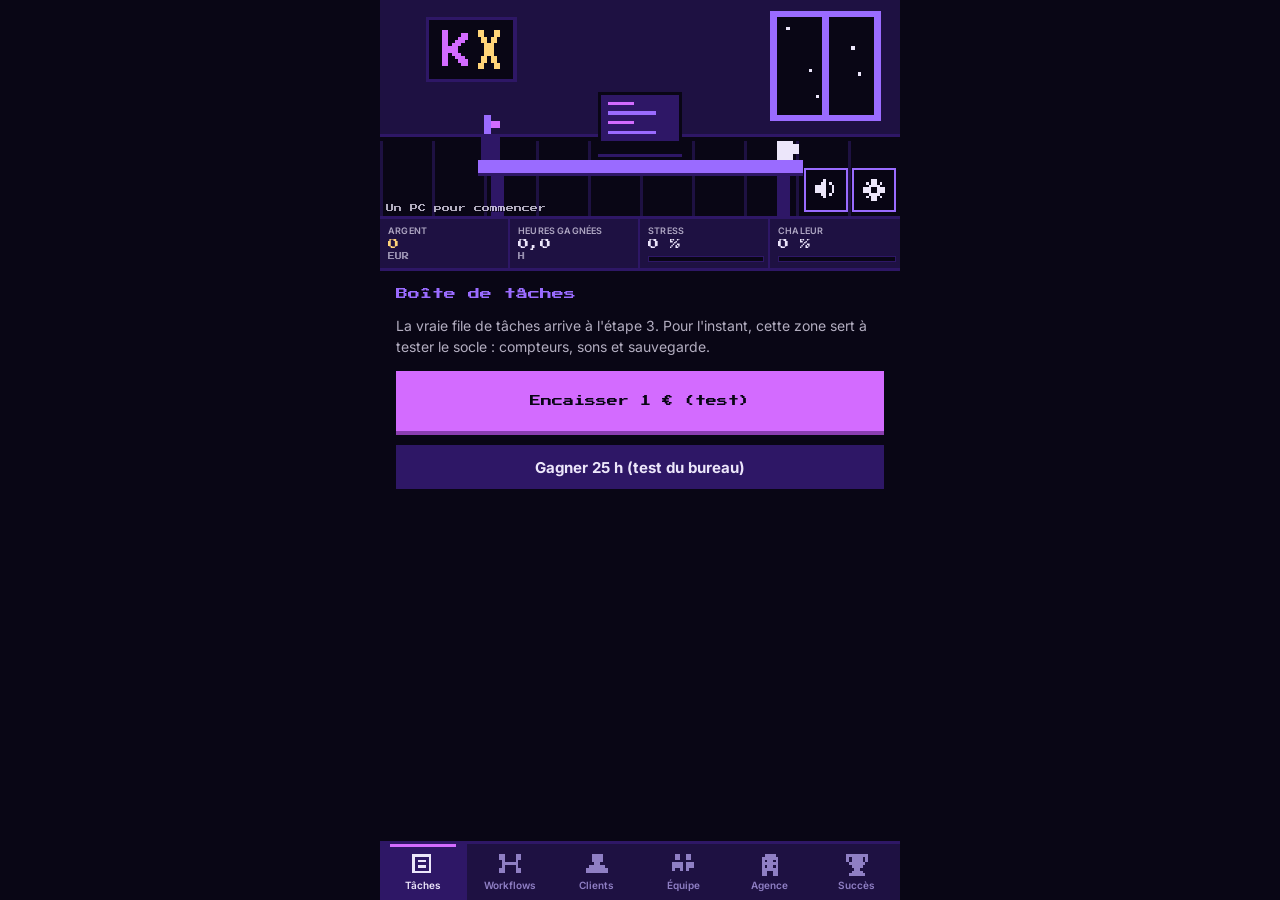
==== index.html @ f41289bf "Etape 2 : socle (PWA, config, etat/sauvegarde, boucle, bureau pixel, onglets, sons) et portraits dez" ====
<!doctype html>
<html lang="fr">
<head>
<meta charset="utf-8">
<meta name="viewport" content="width=device-width,initial-scale=1,viewport-fit=cover,user-scalable=no">
<meta name="theme-color" content="#090615">
<meta name="mobile-web-app-capable" content="yes">
<meta name="apple-mobile-web-app-capable" content="yes">
<meta name="apple-mobile-web-app-status-bar-style" content="black-translucent">
<title>K'X Clicker</title>
<link rel="manifest" href="manifest.webmanifest">
<link rel="icon" href="assets/icons/icon-192.png">
<link rel="apple-touch-icon" href="assets/icons/icon-192.png">
<link rel="preload" href="assets/fonts/press-start-2p.woff2" as="font" type="font/woff2" crossorigin>
<link rel="stylesheet" href="css/style.css">
</head>
<body>
<div id="app">
  <header id="top">
    <div class="deskwrap">
      <canvas id="desk" aria-label="Bureau K'X"></canvas>
      <div class="deskbtns">
        <button id="btn-sound" class="iconbtn" aria-label="Couper le son"></button>
        <button id="btn-gear" class="iconbtn" aria-label="Réglages"></button>
      </div>
      <div id="desk-label" class="desklabel"></div>
    </div>
    <div class="counters">
      <div class="cnt gold"><span class="lb">Argent</span><span class="val" id="c-money">0</span><span class="unit">EUR</span></div>
      <div class="cnt"><span class="lb">Heures gagnées</span><span class="val" id="c-hours">0</span><span class="unit">H</span></div>
      <div class="cnt gauge" id="stress-cell"><span class="lb">Stress</span><span class="val" id="c-stress">0 %</span><i class="bar"><b id="bar-stress"></b></i></div>
      <div class="cnt gauge" id="heat-cell"><span class="lb">Chaleur</span><span class="val" id="c-heat">0 %</span><i class="bar"><b id="bar-heat"></b></i></div>
    </div>
  </header>
  <main id="main"></main>
  <nav id="tabbar" role="tablist"></nav>
</div>
<noscript>K'X Clicker a besoin de JavaScript.</noscript>
<script type="module" src="js/main.js"></script>
</body>
</html>
---- css/style.css ----
@font-face{font-family:"PS2P";src:url(../assets/fonts/press-start-2p.woff2) format("woff2");font-display:swap}
@font-face{font-family:"Inter";src:url(../assets/fonts/inter.woff2) format("woff2");font-weight:100 900;font-display:swap}

:root{
  --n1:#090615;--n2:#1E1142;--n3:#2E1766;
  --v:#9A6BFF;--m:#D36BFF;--l:#ECE6FA;--or:#FFD479;
  --px:"PS2P",monospace;--tx:"Inter",system-ui,sans-serif;
}
*{box-sizing:border-box;-webkit-tap-highlight-color:transparent}
html,body{margin:0;height:100%;background:var(--n1);color:var(--l);font-family:var(--tx);overflow:hidden;overscroll-behavior:none;touch-action:manipulation;-webkit-user-select:none;user-select:none}
button{font:inherit;color:inherit;cursor:pointer}

#app{max-width:520px;height:100dvh;margin:0 auto;display:flex;flex-direction:column;background:var(--n1);position:relative}

/* ---- entete ---- */
#top{flex:none;padding-top:env(safe-area-inset-top)}
.deskwrap{position:relative;border-bottom:3px solid var(--n3)}
#desk{display:block;width:100%;aspect-ratio:160/72;max-height:24dvh;object-fit:cover;image-rendering:pixelated;background:var(--n2)}
.deskbtns{position:absolute;bottom:4px;right:4px;display:flex;gap:4px}
.iconbtn{width:44px;height:44px;display:grid;place-items:center;background:rgba(9,6,21,.65);border:2px solid var(--v);color:var(--l);padding:0;position:relative}
.iconbtn:active{background:var(--n3)}
.iconbtn.off{color:#7a6ba8}
.iconbtn.off::after{content:"";position:absolute;left:8px;right:8px;top:50%;height:3px;background:var(--m);transform:rotate(-45deg)}
.desklabel{position:absolute;left:6px;bottom:4px;font:8px var(--px);color:var(--l);opacity:.75;text-shadow:1px 1px 0 var(--n1)}

.counters{display:grid;grid-template-columns:repeat(4,1fr);gap:0;background:var(--n2);border-bottom:3px solid var(--n3)}
.cnt{padding:6px 4px 6px 8px;border-right:2px solid var(--n3);min-width:0;display:flex;flex-direction:column;gap:3px}
.cnt:last-child{border-right:0}
.cnt .lb{font-size:9px;font-weight:600;letter-spacing:.02em;text-transform:uppercase;opacity:.7;white-space:nowrap;overflow:hidden;text-overflow:ellipsis}
.cnt .val{font:11px var(--px);white-space:nowrap;overflow:hidden;text-overflow:ellipsis}
.cnt .unit{font:7px var(--px);opacity:.6}
.cnt.gold .val{color:var(--or)}
.bar{display:block;height:6px;background:var(--n1);border:1px solid var(--n3);margin-top:3px}
.bar b{display:block;height:100%;width:0;background:var(--v)}
#stress-cell .bar b{background:var(--m)}
.cnt.hot .bar b{background:#ff5d7a}
.cnt.hot .val{color:#ff5d7a}

/* ---- contenu ---- */
#main{flex:1;min-height:0;overflow-y:auto;overflow-x:hidden;padding:14px 16px 20px}
.panel[hidden]{display:none}
.h{font:12px/1.5 var(--px);color:var(--v);margin:0 0 12px}
h3.h{color:var(--or)}
.muted{opacity:.75;font-size:14px;line-height:1.5;margin:0 0 14px}
.small{font-size:12px}

.btn{display:block;width:100%;min-height:48px;margin:0 0 10px;padding:10px 14px;background:var(--v);color:var(--n1);border:0;border-bottom:4px solid #5b34b8;font:700 15px var(--tx);text-align:center}
.btn:active{transform:translateY(2px);border-bottom-width:2px}
.btn.big{min-height:64px;font:11px var(--px);background:var(--m);border-bottom-color:#8b3fb0;color:var(--n1)}
.btn.ghost{background:var(--n3);color:var(--l);border-bottom-color:var(--n1)}
.btn.danger{background:#ff5d7a;border-bottom-color:#a3283f;color:var(--n1)}

/* ---- cadres photo ---- */
.frame{display:block;flex:none;width:72px;height:72px;padding:3px;background:var(--n3);border:3px solid var(--v);box-shadow:0 0 0 2px var(--n1)}
.frame img{display:block;width:100%;height:100%;object-fit:cover}
.card.on .frame,.frame.active{box-shadow:0 0 0 2px var(--or),0 0 10px rgba(255,212,121,.6)}
.card{display:flex;gap:12px;align-items:flex-start;width:100%;text-align:left;background:var(--n2);border:2px solid var(--n3);padding:12px;margin-bottom:10px;min-height:44px}
.person .pt{display:flex;flex-direction:column;gap:3px;min-width:0}
.person .nm{font:10px/1.4 var(--px);color:var(--l)}
.person.on .nm{color:var(--or)}
.person .rl{font-size:12px;font-weight:600;color:var(--m)}
.person .ds{font-size:13px;line-height:1.4;opacity:.85}
.person .st{font-size:11px;font-weight:600;opacity:.6;margin-top:2px;text-transform:uppercase;letter-spacing:.04em}

/* ---- barre d'onglets ---- */
#tabbar{flex:none;display:grid;grid-template-columns:repeat(6,1fr);background:var(--n2);border-top:3px solid var(--n3);padding-bottom:env(safe-area-inset-bottom)}
.tab{min-height:56px;min-width:44px;display:flex;flex-direction:column;align-items:center;justify-content:center;gap:3px;padding:4px 0;background:none;border:0;color:#8f7fc4;font:600 10px var(--tx);position:relative}
.tab.on{color:var(--l);background:var(--n3)}
.tab.on::before{content:"";position:absolute;top:0;left:12%;right:12%;height:3px;background:var(--m)}
.ico{display:block}

/* ---- modales ---- */
.overlay{position:fixed;inset:0;background:rgba(9,6,21,.8);display:grid;place-items:center;padding:16px;z-index:50}
.modal{width:100%;max-width:400px;background:var(--n2);border:3px solid var(--v);padding:16px;box-shadow:0 0 0 3px var(--n1)}
.modal p{font-size:14px;line-height:1.5;margin:0 0 14px}
.modal .row{display:flex;gap:10px}
.modal .row .btn{margin:0}
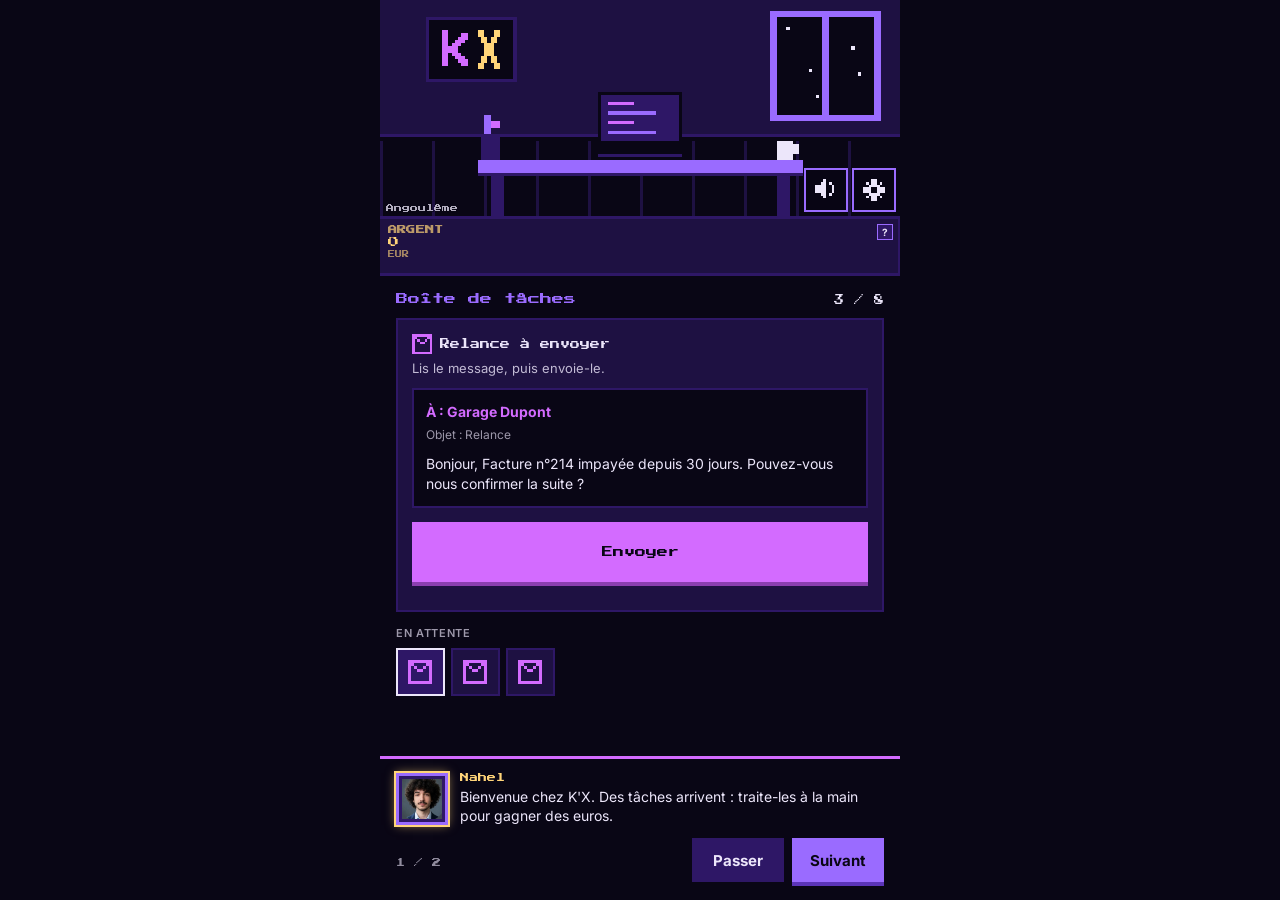
==== commit 2defd516: "Refonte : debut simplifie et contenu progressif, heures gagnees = automatisation uniquement, automat" ====
--- a/index.html
+++ b/index.html
@@ -26,10 +26,10 @@
       <div id="desk-label" class="desklabel"></div>
     </div>
     <div class="counters">
-      <div class="cnt gold"><span class="lb">Argent</span><span class="val" id="c-money">0</span><span class="unit">EUR</span></div>
-      <div class="cnt"><span class="lb">Heures gagnées</span><span class="val" id="c-hours">0</span><span class="unit">H</span></div>
-      <div class="cnt gauge" id="stress-cell"><span class="lb">Stress</span><span class="val" id="c-stress">0 %</span><i class="bar"><b id="bar-stress"></b></i></div>
-      <div class="cnt gauge" id="heat-cell"><span class="lb">Chaleur</span><span class="val" id="c-heat">0 %</span><i class="bar"><b id="bar-heat"></b></i></div>
+      <button class="cnt gold" id="cell-money" data-help="money"><span class="lb">Argent</span><span class="val" id="c-money">0</span><span class="unit">EUR</span><i class="q">?</i></button>
+      <button class="cnt" id="cell-hours" data-help="hours" hidden><span class="lb">Heures</span><span class="val" id="c-hours">0</span><span class="unit">H</span><i class="q">?</i></button>
+      <button class="cnt gauge" id="stress-cell" data-help="stress" hidden><span class="lb">Stress</span><span class="val" id="c-stress">0 %</span><i class="bar"><b id="bar-stress"></b></i><i class="q">?</i></button>
+      <button class="cnt gauge" id="heat-cell" data-help="heat" hidden><span class="lb">Chaleur</span><span class="val" id="c-heat">0 %</span><i class="bar"><b id="bar-heat"></b></i><i class="q">?</i></button>
     </div>
   </header>
   <main id="main"></main>
--- a/css/style.css
+++ b/css/style.css
@@ -23,8 +23,11 @@
 .iconbtn.off::after{content:"";position:absolute;left:8px;right:8px;top:50%;height:3px;background:var(--m);transform:rotate(-45deg)}
 .desklabel{position:absolute;left:6px;bottom:4px;font:8px var(--px);color:var(--l);opacity:.75;text-shadow:1px 1px 0 var(--n1)}
 
-.counters{display:grid;grid-template-columns:repeat(4,1fr);gap:0;background:var(--n2);border-bottom:3px solid var(--n3)}
-.cnt{padding:6px 4px 6px 8px;border-right:2px solid var(--n3);min-width:0;display:flex;flex-direction:column;gap:3px}
+.counters{display:grid;grid-auto-flow:column;grid-auto-columns:1fr;gap:0;background:var(--n2);border-bottom:3px solid var(--n3)}
+.cnt{position:relative;padding:6px 4px 6px 8px;border:0;border-right:2px solid var(--n3);background:none;color:inherit;text-align:left;min-width:0;min-height:54px;display:flex;flex-direction:column;gap:3px}
+.cnt[hidden]{display:none}
+.cnt .q{position:absolute;top:5px;right:5px;width:16px;height:16px;display:grid;place-items:center;font:700 10px var(--tx);font-style:normal;background:var(--n3);color:var(--l);border:1px solid var(--v)}
+.cnt:active{background:var(--n3)}
 .cnt:last-child{border-right:0}
 .cnt .lb{font-size:9px;font-weight:600;letter-spacing:.02em;text-transform:uppercase;opacity:.7;white-space:nowrap;overflow:hidden;text-overflow:ellipsis}
 .cnt .val{font:11px var(--px);white-space:nowrap;overflow:hidden;text-overflow:ellipsis}
@@ -63,8 +66,9 @@
 .person .st{font-size:11px;font-weight:600;opacity:.6;margin-top:2px;text-transform:uppercase;letter-spacing:.04em}
 
 /* ---- barre d'onglets ---- */
-#tabbar{flex:none;display:grid;grid-template-columns:repeat(6,1fr);background:var(--n2);border-top:3px solid var(--n3);padding-bottom:env(safe-area-inset-bottom)}
-.tab{min-height:56px;min-width:44px;display:flex;flex-direction:column;align-items:center;justify-content:center;gap:3px;padding:4px 0;background:none;border:0;color:#8f7fc4;font:600 10px var(--tx);position:relative}
+#tabbar{flex:none;display:flex;background:var(--n2);border-top:3px solid var(--n3);padding-bottom:env(safe-area-inset-bottom)}
+.tab[hidden]{display:none}
+.tab{flex:1;min-height:56px;min-width:44px;display:flex;flex-direction:column;align-items:center;justify-content:center;gap:3px;padding:4px 0;background:none;border:0;color:#8f7fc4;font:600 10px var(--tx);position:relative}
 .tab.on{color:var(--l);background:var(--n3)}
 .tab.on::before{content:"";position:absolute;top:0;left:12%;right:12%;height:3px;background:var(--m)}
 .ico{display:block}
@@ -75,3 +79,215 @@
 .modal p{font-size:14px;line-height:1.5;margin:0 0 14px}
 .modal .row{display:flex;gap:10px}
 .modal .row .btn{margin:0}
+
+/* ---- file de taches ---- */
+.qhead{display:flex;justify-content:space-between;align-items:baseline;margin-bottom:4px}
+.qhead .h{margin:0}
+.qcount{font:10px var(--px);color:var(--l)}
+.qcount.over{color:#ff5d7a}
+.stagewrap{position:relative;margin:10px 0 14px}
+.stage{background:var(--n2);border:2px solid var(--n3);padding:14px;min-height:276px;display:flex;flex-direction:column;align-items:stretch}
+.stitle{display:flex;align-items:center;gap:8px;font:10px/1.4 var(--px);color:var(--l);margin-bottom:6px}
+.shint{margin:0 0 12px;font-size:13px;opacity:.8}
+.empty{margin:auto;text-align:center;font:10px/2 var(--px);color:var(--v)}
+.empty small{font:13px var(--tx);color:var(--l);opacity:.75}
+.qlabel{font:600 11px var(--tx);text-transform:uppercase;letter-spacing:.06em;opacity:.65;margin:0 0 8px}
+.qlist{display:grid;grid-template-columns:repeat(auto-fill,minmax(48px,1fr));gap:6px}
+.chip{height:48px;display:grid;place-items:center;background:var(--n2);border:2px solid var(--n3);padding:0}
+.chip.sel{border-color:var(--l);background:var(--n3)}
+.t-facture{color:var(--v)} .t-relance{color:var(--m)} .t-excel{color:var(--l)} .t-rapport{color:#b99aff}
+
+.fxlayer{position:absolute;inset:0;pointer-events:none;overflow:hidden}
+.float{position:absolute;left:50%;top:38%;transform:translateX(-50%);font:14px var(--px);color:var(--or);text-shadow:2px 2px 0 var(--n1);text-align:center;animation:rise .9s ease-out forwards}
+.float small{display:block;margin-top:6px;font:9px var(--px);color:var(--l)}
+@keyframes rise{from{opacity:1;transform:translate(-50%,0)}to{opacity:0;transform:translate(-50%,-70px)}}
+.shake{animation:shake .3s}
+@keyframes shake{20%{transform:translateX(-8px)}40%{transform:translateX(8px)}60%{transform:translateX(-5px)}80%{transform:translateX(5px)}}
+.ok{animation:pop .25s}
+@keyframes pop{50%{transform:scale(1.04)}}
+
+/* facture */
+.g-facture,.g-relance,.g-excel,.g-rapport{display:flex;flex-direction:column;gap:14px;flex:1}
+.doc{position:relative;touch-action:none;cursor:grab;background:var(--l);color:var(--n1);padding:12px 14px;display:flex;flex-direction:column;gap:4px;border-bottom:4px solid var(--v);z-index:2;min-height:96px}
+.doc b{font:9px var(--px);color:var(--n3)}
+.doc .l1{font-size:14px;font-weight:600;line-height:1.3}
+.doc .l2{font:11px var(--px);color:var(--n3)}
+.doc .dragme{margin-top:auto;font-size:11px;font-weight:600;color:var(--v);text-transform:uppercase;letter-spacing:.05em}
+.doc.drag{cursor:grabbing;box-shadow:0 8px 0 rgba(0,0,0,.4)}
+.doc.wide{cursor:default;touch-action:auto}
+.lines{display:flex;flex-direction:column;gap:5px;margin-top:4px}
+.lines i{display:block;height:4px;background:var(--v);width:90%} .lines i:nth-child(2){width:70%} .lines i:nth-child(3){width:45%}
+.folders{display:grid;grid-template-columns:repeat(3,1fr);gap:8px;margin-top:auto}
+.folder{min-height:64px;display:flex;flex-direction:column;align-items:center;justify-content:center;gap:6px;background:var(--n3);border:2px solid var(--v);font-size:12px;font-weight:700;text-align:center;padding:6px 2px}
+.folder i{display:block;width:22px;height:14px;background:var(--v);border-top:4px solid var(--m)}
+.folder.hover{background:var(--v);color:var(--n1);border-color:var(--l)}
+
+/* relance */
+.mail{background:var(--n1);border:2px solid var(--n3);padding:12px;display:flex;flex-direction:column;gap:4px;font-size:14px;line-height:1.45}
+.mail .to{font-weight:700;color:var(--m)} .mail .sub{font-size:12px;opacity:.65} .mail p{margin:6px 0 0}
+.g-relance .btn{margin-top:auto}
+
+/* excel */
+.sheetname{font:9px var(--px);color:var(--v)}
+.grid{display:grid;grid-template-columns:repeat(3,64px);gap:6px;justify-content:center;margin:auto}
+.cell{width:64px;height:64px;background:var(--n1);border:2px solid var(--n3);padding:0}
+.cell.lit{background:var(--m);border-color:var(--l);animation:blink .7s steps(2) infinite}
+.cell.done{background:var(--v);border-color:var(--v);animation:none}
+@keyframes blink{50%{background:#8b3fb0}}
+
+/* rapport */
+.hold{position:relative;overflow:hidden;min-height:72px;margin-top:auto;background:var(--n3);border:3px solid var(--v);color:var(--l);font:700 16px var(--tx);touch-action:none;padding:0}
+.hold span{position:relative;z-index:1}
+.hold .fill{position:absolute;left:0;top:0;bottom:0;width:0;background:var(--m);opacity:.85}
+.hold.holding{border-color:var(--l)}
+.hold,.doc,.cell,.folder{-webkit-touch-callout:none}
+
+/* messages */
+#toasts{position:fixed;left:0;right:0;top:calc(env(safe-area-inset-top) + 8px);display:flex;flex-direction:column;align-items:center;gap:6px;z-index:60;pointer-events:none}
+.toast{max-width:min(92vw,420px);background:var(--n2);border:2px solid var(--or);padding:10px 14px;font-size:14px;font-weight:600;animation:drop .25s ease-out}
+@keyframes drop{from{transform:translateY(-14px);opacity:0}}
+
+/* ---- generique ---- */
+.gold{color:var(--or);font:11px var(--px)}
+.kind{font-size:12px;font-weight:600;color:var(--m)}
+.sdesc{font-size:13px;opacity:.8;line-height:1.35}
+.mbody p{margin:0 0 10px;font-size:14px;line-height:1.5}
+.mbody .muted{margin:0 0 6px}
+.btn:disabled{opacity:.4;filter:grayscale(.6)}
+.btn:disabled:active{transform:none;border-bottom-width:4px}
+.small-btn{flex:none;width:auto;min-width:92px;min-height:48px;margin:0;padding:6px 10px;font:700 13px/1.25 var(--tx)}
+.small-btn small{font:700 11px var(--tx);opacity:.85}
+.small-btn.wide{width:100%;margin-top:8px}
+.card{position:relative}
+.tab .dot{position:absolute;top:6px;right:22%;width:9px;height:9px;background:var(--m);border:2px solid var(--n2);display:none}
+.tab.badged .dot{display:block}
+
+/* ---- bulles avec photo ---- */
+#bubbles{position:fixed;left:0;right:0;bottom:calc(68px + env(safe-area-inset-bottom));display:flex;flex-direction:column;align-items:center;gap:6px;z-index:40;pointer-events:none;padding:0 12px}
+.bubble{display:flex;gap:10px;align-items:center;width:100%;max-width:440px;background:var(--n2);border:3px solid var(--m);padding:8px 10px;animation:drop .25s ease-out}
+.bubble .frame,.tuto .frame{width:52px;height:52px}
+.bubble p,.tuto p{margin:0;font-size:14px;line-height:1.4}
+.bubble p b,.tuto p b{display:block;font:9px var(--px);color:var(--or);margin-bottom:5px}
+.frame.active{box-shadow:0 0 0 2px var(--or),0 0 10px rgba(255,212,121,.6)}
+.tuto{position:fixed;left:0;right:0;bottom:0;z-index:70;background:var(--n1);border-top:3px solid var(--m);padding:14px 16px calc(14px + env(safe-area-inset-bottom));max-width:520px;margin:0 auto}
+.tbody{display:flex;gap:12px;align-items:flex-start}
+.tfoot{display:flex;gap:8px;align-items:center;margin-top:12px}
+.tfoot span{flex:1;font:9px var(--px);opacity:.6}
+.tfoot .btn{width:auto;margin:0;min-width:92px}
+.tfoot .skip{background:var(--n3);color:var(--l);border-bottom-color:var(--n1)}
+
+/* ---- alerte d'attaque ---- */
+.alert{position:fixed;left:12px;right:12px;bottom:calc(68px + env(safe-area-inset-bottom));max-width:496px;margin:0 auto;z-index:45;min-height:64px;background:#ff5d7a;color:var(--n1);border:3px solid var(--l);padding:8px 12px;text-align:left;display:flex;flex-direction:column;gap:4px;animation:blinkbg .6s steps(2) infinite}
+.alert.hidden{display:none}
+.alert b{font:10px var(--px)} .alert .atxt{font-size:14px;font-weight:700}
+.abar{display:block;height:6px;background:var(--n1)} .abar b{display:block;height:100%;background:var(--or);width:100%}
+@keyframes blinkbg{50%{background:#d63f5c}}
+
+/* ---- workflows ---- */
+.card.envcard{display:flex;gap:10px;align-items:center;justify-content:space-between}
+.envinfo{display:flex;flex-direction:column;gap:3px;min-width:0}
+.envinfo b{font:10px var(--px);color:var(--l)} .envline{font-size:13px;opacity:.85}
+.wfcard{display:block}
+.wfhead{display:flex;align-items:center;gap:8px;margin-bottom:10px}
+.wfhead b{flex:1;font:10px/1.4 var(--px);min-width:0}
+.pill{font:8px var(--px);padding:5px 7px;background:var(--n3);color:var(--l);white-space:nowrap}
+.pill.st-ok{background:var(--v);color:var(--n1)} .pill.st-crashed,.pill.st-paused{background:#ff5d7a;color:var(--n1)}
+.slots{display:flex;gap:6px}
+.slot{flex:1;min-width:0;min-height:76px;background:var(--n1);border:2px dashed var(--n3);padding:5px 3px;display:flex;flex-direction:column;align-items:center;justify-content:center;gap:3px;text-align:center}
+.slot.filled{border-style:solid;border-color:var(--v);background:var(--n3)}
+.slot small{font:700 9px var(--tx);opacity:.65;letter-spacing:0;white-space:nowrap}
+.slot b{font-size:10px;line-height:1.2;font-weight:700;overflow-wrap:anywhere}
+.slot b.plus{font:16px var(--px);color:var(--v)}
+.slot em{font-style:normal;font-size:10px;color:var(--m);font-weight:700}
+.wfstats{font-size:13px;margin-top:10px;color:var(--l)} .wfnote{font-size:12px;opacity:.7;margin-top:4px;line-height:1.4}
+.opt-block{display:block;width:100%;text-align:left;background:var(--n3);border:2px solid var(--v);padding:10px;margin-bottom:8px;min-height:56px}
+.opt-block.cur{border-color:var(--or)}
+.opt-block b{display:block;font-size:14px} .opt-block span{font-size:12px;opacity:.8}
+.shoprow{display:flex;gap:10px;align-items:center;justify-content:space-between}
+.shoprow.locked{opacity:.55}
+.sinfo{display:flex;flex-direction:column;gap:3px;min-width:0} .sinfo b{font-size:14px}
+
+/* ---- clients ---- */
+.income{margin:0 0 10px;font:10px var(--px);color:var(--or)}
+.client{display:flex;gap:10px;align-items:center;justify-content:space-between}
+.cinfo{display:flex;flex-direction:column;gap:4px;min-width:0;flex:1}
+.cinfo b{font-size:15px}
+.ctasks{display:flex;gap:6px}
+.sat{height:8px!important} .satline{font-size:12px;opacity:.85}
+.client.offer{border-color:var(--v)}
+
+/* ---- equipe ---- */
+.person.locked{opacity:.6} .person.locked .frame img{filter:grayscale(1) brightness(.6)}
+.person .fx{font-size:12px;font-weight:600;color:var(--l);margin-top:2px}
+.person .acts{display:block}
+.person .pt{flex:1}
+
+/* ---- agence & succes ---- */
+.citycard{display:flex;flex-direction:column;gap:4px} .citycard b{font:12px var(--px);color:var(--or)}
+.cityrow{display:flex;justify-content:space-between;align-items:center;min-height:44px}
+.cityrow.cur{border-color:var(--v)} .cityrow.done{opacity:.6} .cityrow b{font:10px var(--px)}
+.ach{display:flex;gap:12px;align-items:center;opacity:.55}
+.ach.got{opacity:1;border-color:var(--v)}
+.medal{flex:none;width:40px;height:40px;display:grid;place-items:center;background:var(--n1);border:2px solid var(--n3);font:9px var(--px);color:var(--n3)}
+.ach.got .medal{border-color:var(--or);color:var(--or)}
+
+/* ---- devis ---- */
+.dl{display:flex;justify-content:space-between;font-size:14px;border-bottom:1px solid #cfc3ee;padding:2px 0}
+.dl i{font-style:normal}
+.g-choice{display:flex;flex-direction:column;gap:14px;flex:1}
+.opts{display:grid;grid-template-columns:repeat(3,1fr);gap:8px;margin-top:auto}
+.opts .btn{margin:0;font:10px var(--px);min-height:56px}
+.autoline{margin:12px 0 0;font-size:12px;opacity:.75;line-height:1.5}
+
+/* ---- mode triche ---- */
+.cheatbadge{position:absolute;left:6px;top:6px;min-height:28px;padding:4px 8px;background:#ff5d7a;color:var(--n1);border:2px solid var(--n1);font:8px var(--px);z-index:2}
+.cheatbadge.hidden{display:none}
+.cheatrow{margin-bottom:6px}
+.seg{display:grid;grid-template-columns:repeat(5,1fr);gap:6px}
+.segbtn{min-height:44px;background:var(--n3);border:2px solid var(--n3);font:10px var(--px);color:var(--l);padding:0}
+.segbtn.on{background:var(--m);border-color:var(--l);color:var(--n1)}
+.modal{max-height:92dvh;overflow-y:auto}
+
+/* ---- debut de partie : pas de barre d'onglets tant qu'il n'y a qu'un onglet ---- */
+body.notabs #tabbar{display:none}
+body.notabs #bubbles,body.notabs .alert{bottom:calc(14px + env(safe-area-inset-bottom))}
+
+/* ---- automatisation, clients, equipe (simplifies) ---- */
+.wflevel{font-size:14px;font-weight:700;margin-bottom:6px}
+.wfcard .btn{margin-top:10px}
+.toggle{display:flex;gap:10px;align-items:center;width:100%;min-height:52px;text-align:left;background:var(--n1);border:2px solid var(--n3);padding:8px 10px;margin-top:8px}
+.toggle i{flex:none;width:36px;height:20px;background:var(--n3);border:2px solid var(--v);position:relative}
+.toggle i::after{content:"";position:absolute;top:2px;left:2px;width:12px;height:12px;background:var(--l)}
+.toggle.on i{background:var(--v)} .toggle.on i::after{left:16px;background:var(--n1)}
+.toggle b{display:block;font-size:13px} .toggle small{display:block;font-size:12px;opacity:.75;margin-top:2px}
+.warn{margin:10px 0 0;font-size:13px;color:#ff9db0;line-height:1.4}
+.dpill{white-space:nowrap;flex:none;margin-left:auto;font:8px var(--px);padding:5px 7px;background:var(--m);color:var(--n1)}
+.helpbtn{flex:none;width:44px;height:44px;margin:-10px -10px -10px 0;background:none;border:0;padding:0;display:grid;place-items:center}
+.helpbtn i{display:grid;place-items:center;width:22px;height:22px;background:var(--n3);border:2px solid var(--v);color:var(--l);font:700 12px var(--tx);font-style:normal}
+.credcard{display:flex;flex-direction:column;align-items:stretch;gap:6px}
+.credhead{display:flex;justify-content:space-between;align-items:center;min-height:24px}
+.credhead b{font:10px var(--px)} .credval{font:10px var(--px);margin-left:auto;margin-right:12px}
+.fin{font-size:12px;opacity:.8}
+.need{font-size:12px}
+.serv.good{color:var(--l)} .serv.mid{color:var(--m)} .serv.bad{color:#ff7a93}
+.staffrow{display:flex;gap:6px;align-items:center;min-height:30px}
+.staffrow em{font-size:12px;opacity:.6}
+.frame.mini{width:30px;height:30px;padding:1px;border-width:2px;box-shadow:none}
+.frame.ini{display:grid;place-items:center}
+.frame.ini b{font:15px var(--px);color:var(--n1)}
+.frame.mini.ini b{font-size:9px}
+.frame.ini.tier1{background:#b9a3ee} .frame.ini.tier2{background:#9A6BFF} .frame.ini.tier3{background:#D36BFF} .frame.ini.tier4{background:#ECE6FA} .frame.ini.tier5{background:#FFD479}
+.emp{display:flex;gap:12px;align-items:center}
+.emp .pt{display:flex;flex-direction:column;gap:3px;flex:1;min-width:0}
+.emp .btn{flex:none}
+.optrow{display:flex;gap:10px;align-items:center}
+.optrow .frame{width:44px;height:44px}
+.cinfo .serv,.cinfo .need{font-size:12px;line-height:1.35}
+.bubble{pointer-events:auto;cursor:pointer}
+.emp .frame{width:56px;height:56px}
+.emp .frame.ini b{font-size:12px}
+.emp .nm{font:10px/1.4 var(--px);color:var(--l)}
+.emp .rl{font-size:12px;font-weight:600;color:var(--m)}
+.emp .fx{font-size:12px;color:var(--l)}
+.emp .ds{font-size:12px;opacity:.8}
+.emp .small-btn{min-width:84px}
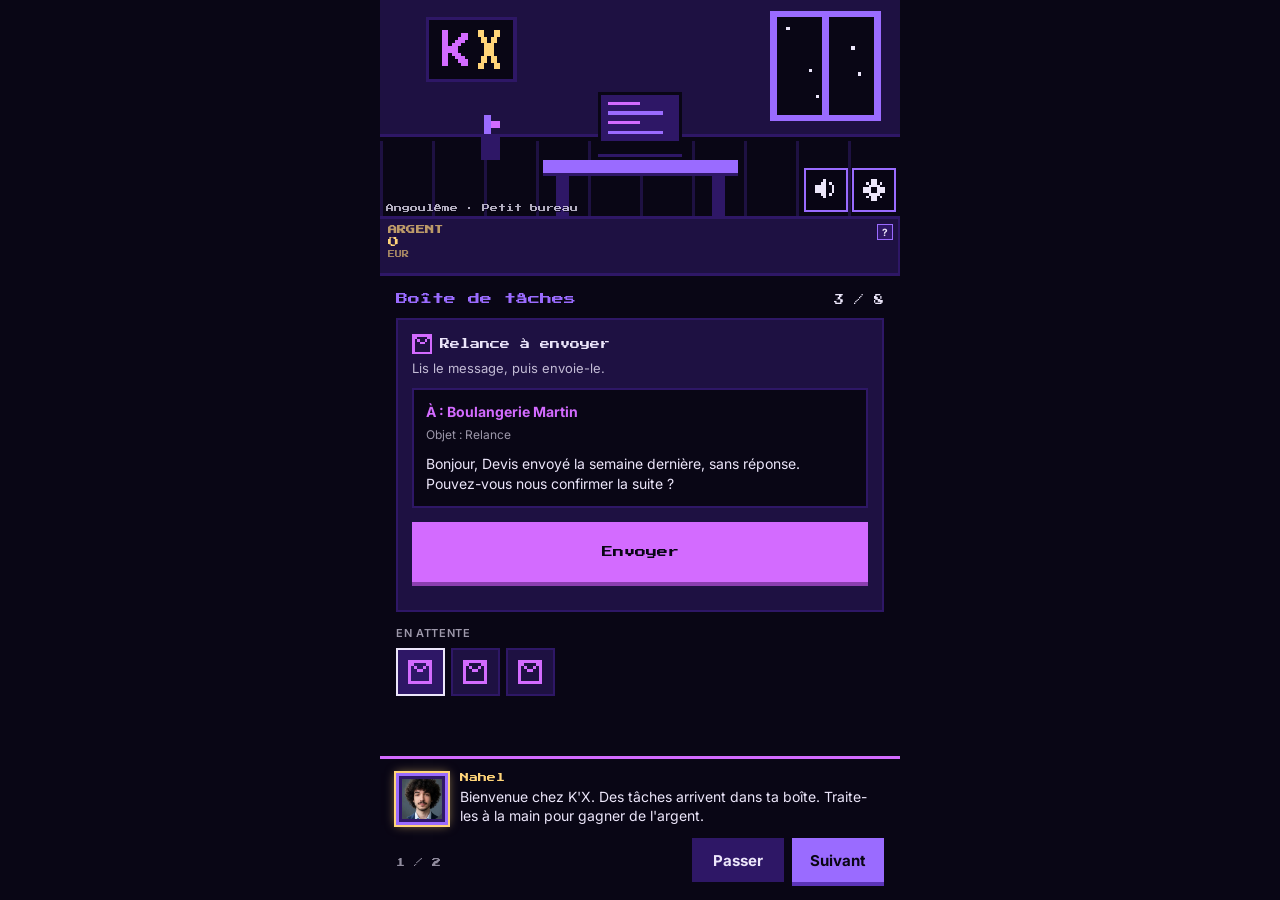
==== commit fbacdede: "Tutoriel par etapes avec pause, stress reduit les gains, publicite (clients et recrutement), bureau " ====
--- a/index.html
+++ b/index.html
@@ -29,7 +29,6 @@
       <button class="cnt gold" id="cell-money" data-help="money"><span class="lb">Argent</span><span class="val" id="c-money">0</span><span class="unit">EUR</span><i class="q">?</i></button>
       <button class="cnt" id="cell-hours" data-help="hours" hidden><span class="lb">Heures</span><span class="val" id="c-hours">0</span><span class="unit">H</span><i class="q">?</i></button>
       <button class="cnt gauge" id="stress-cell" data-help="stress" hidden><span class="lb">Stress</span><span class="val" id="c-stress">0 %</span><i class="bar"><b id="bar-stress"></b></i><i class="q">?</i></button>
-      <button class="cnt gauge" id="heat-cell" data-help="heat" hidden><span class="lb">Chaleur</span><span class="val" id="c-heat">0 %</span><i class="bar"><b id="bar-heat"></b></i><i class="q">?</i></button>
     </div>
   </header>
   <main id="main"></main>
--- a/css/style.css
+++ b/css/style.css
@@ -291,3 +291,23 @@
 .emp .fx{font-size:12px;color:var(--l)}
 .emp .ds{font-size:12px;opacity:.8}
 .emp .small-btn{min-width:84px}
+
+/* ---- publicite, bureau, capacite, evenements ---- */
+.adcard{display:flex;gap:10px;align-items:center;justify-content:space-between}
+.adbar{height:8px!important}
+.adline{min-height:16px}
+.capcard{display:flex;flex-direction:column;align-items:stretch;gap:8px}
+.capval{font:9px var(--px);margin-left:auto}
+.chips{display:flex;flex-wrap:wrap;gap:6px}
+.chip2{font-size:11px;font-weight:700;padding:5px 8px;border:2px solid var(--v);white-space:nowrap}
+.chip2.busy{background:var(--v);color:var(--n1)} .chip2.free{background:none;color:var(--l)}
+.officecard{display:flex;gap:10px;align-items:center;justify-content:space-between}
+.officecard b{font:10px var(--px)}
+.btncol{display:flex;flex-direction:column;gap:6px;flex:none}
+.fx.boost{color:var(--m);font-weight:700}
+.bubble i.good{font-style:normal;font-weight:700;color:var(--l);margin-right:4px}
+.bubble i.bad{font-style:normal;font-weight:700;color:#ff9db0;margin-right:4px}
+.instbar{margin-top:8px}
+.tuto strong{display:block;font-size:15px;margin-bottom:4px}
+.client>.frame,.offer>.frame{width:52px;height:52px}
+.tuto{max-height:70dvh;overflow-y:auto}
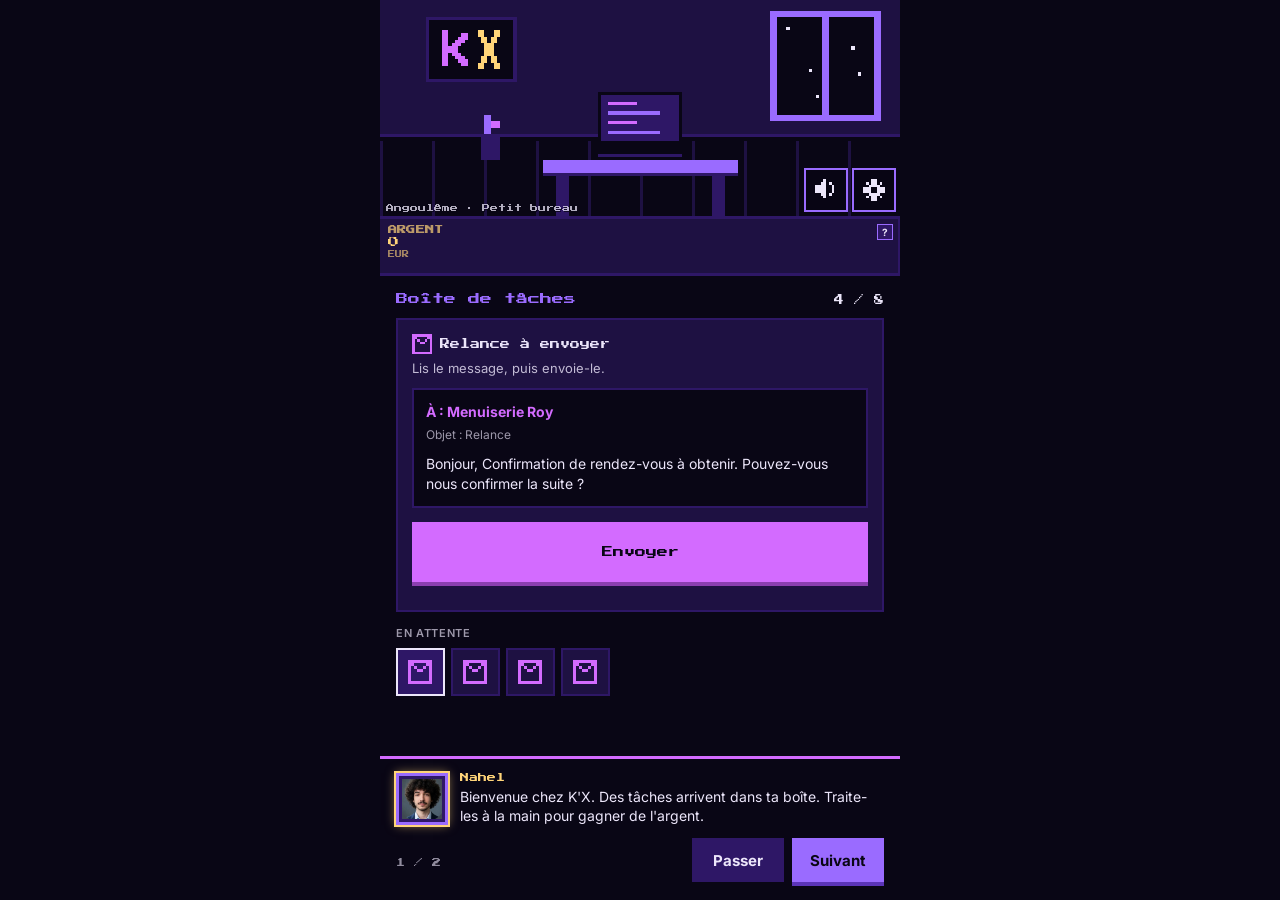
==== commit ca3e16ad: "Correctifs (procès verrouillé, chrono des incidents, hors ligne) et équilibrage : difficulté variabl" ====
--- a/index.html
+++ b/index.html
@@ -24,6 +24,7 @@
         <button id="btn-gear" class="iconbtn" aria-label="Réglages"></button>
       </div>
       <div id="desk-label" class="desklabel"></div>
+      <div id="desk-hint" class="deskhint"></div>
     </div>
     <div class="counters">
       <button class="cnt gold" id="cell-money" data-help="money"><span class="lb">Argent</span><span class="val" id="c-money">0</span><span class="unit">EUR</span><i class="q">?</i></button>
--- a/css/style.css
+++ b/css/style.css
@@ -21,6 +21,7 @@
 .iconbtn:active{background:var(--n3)}
 .iconbtn.off{color:#7a6ba8}
 .iconbtn.off::after{content:"";position:absolute;left:8px;right:8px;top:50%;height:3px;background:var(--m);transform:rotate(-45deg)}
+.deskhint{position:absolute;right:6px;bottom:4px;font:8px var(--px);color:var(--l);opacity:.75;text-shadow:1px 1px 0 var(--n1);pointer-events:none}
 .desklabel{position:absolute;left:6px;bottom:4px;font:8px var(--px);color:var(--l);opacity:.75;text-shadow:1px 1px 0 var(--n1)}
 
 .counters{display:grid;grid-auto-flow:column;grid-auto-columns:1fr;gap:0;background:var(--n2);border-bottom:3px solid var(--n3)}
@@ -188,6 +189,8 @@
 .envinfo{display:flex;flex-direction:column;gap:3px;min-width:0}
 .envinfo b{font:10px var(--px);color:var(--l)} .envline{font-size:13px;opacity:.85}
 .wfcard{display:block}
+.wfcard.hard{border-color:#ff9f43}
+.hardnote{margin:0 0 8px;padding:6px 8px;background:#ff9f43;color:var(--n1);font:700 12px var(--tx)}
 .wfhead{display:flex;align-items:center;gap:8px;margin-bottom:10px}
 .wfhead b{flex:1;font:10px/1.4 var(--px);min-width:0}
 .pill{font:8px var(--px);padding:5px 7px;background:var(--n3);color:var(--l);white-space:nowrap}
@@ -311,3 +314,22 @@
 .tuto strong{display:block;font-size:15px;margin-bottom:4px}
 .client>.frame,.offer>.frame{width:52px;height:52px}
 .tuto{max-height:70dvh;overflow-y:auto}
+.float.step{font-size:10px;color:var(--l)}
+
+/* ---- clients : evolution, rangs, boutons ---- */
+.evol{font-size:12px;line-height:1.4;opacity:.9}
+.evol.up{color:var(--l)} .evol.down{color:var(--m)} .evol.crit{color:#ff7a93;font-weight:700}
+.tiercard{display:flex;flex-direction:column;align-items:stretch;gap:6px}
+.tierrow{display:flex;justify-content:space-between;gap:10px;font-size:12px;line-height:1.35}
+.tierrow b{font-size:13px;flex:none} .tierrow span{text-align:right;opacity:.85}
+.tierrow.lock b{opacity:.55} .tierrow.ok b{color:var(--l)}
+.qhead .helpbtn{margin:-10px 0 -10px 4px}
+.person .acts .btn+.btn{margin-top:6px}
+.howcard{display:flex;flex-direction:column;align-items:stretch;gap:8px}
+.howcard p{margin:0;font-size:13px;line-height:1.5}
+.totalcard{display:flex;flex-direction:column;align-items:stretch;gap:4px}
+.totval{font:16px var(--px);color:var(--or)}
+.agencycard{display:flex;gap:10px;align-items:center;justify-content:space-between}
+.agencycard.cur{border-color:var(--v);background:var(--n3)}
+.rebirthcard{display:flex;flex-direction:column;align-items:stretch;gap:10px}
+.rebirthcard .btn{width:100%}
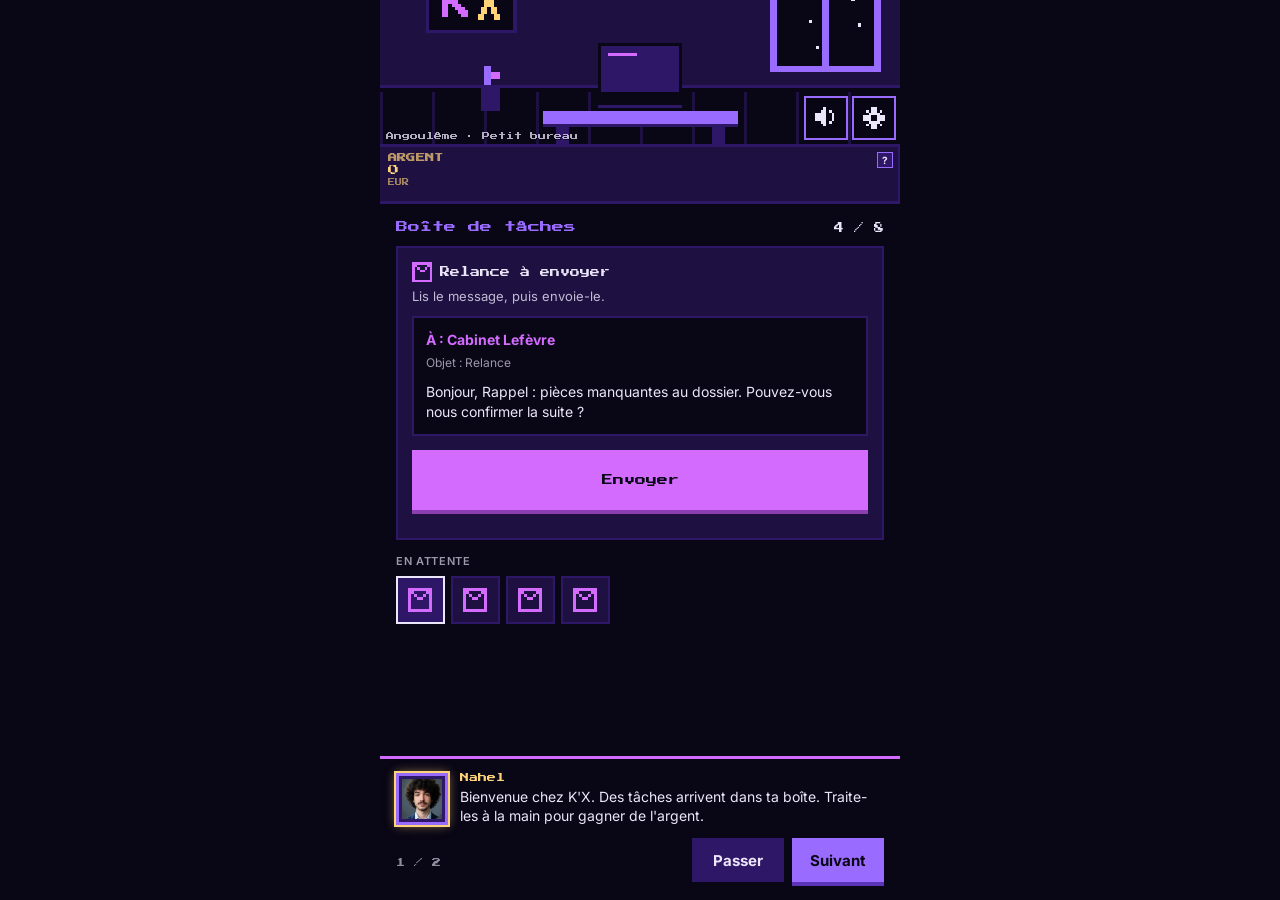
==== commit 3a08fb01: "Bonus doré, collection d'employés (raretés, album), missions, série de jours, bureau qui évolue, rem" ====
--- a/index.html
+++ b/index.html
@@ -25,6 +25,7 @@
       </div>
       <div id="desk-label" class="desklabel"></div>
       <div id="desk-hint" class="deskhint"></div>
+      <div id="desk-streak" class="deskhint streakhint"></div>
     </div>
     <div class="counters">
       <button class="cnt gold" id="cell-money" data-help="money"><span class="lb">Argent</span><span class="val" id="c-money">0</span><span class="unit">EUR</span><i class="q">?</i></button>
--- a/css/style.css
+++ b/css/style.css
@@ -15,13 +15,13 @@
 /* ---- entete ---- */
 #top{flex:none;padding-top:env(safe-area-inset-top)}
 .deskwrap{position:relative;border-bottom:3px solid var(--n3)}
-#desk{display:block;width:100%;aspect-ratio:160/72;max-height:24dvh;object-fit:cover;image-rendering:pixelated;background:var(--n2)}
+#desk{display:block;width:100%;aspect-ratio:160/72;max-height:16dvh;transition:max-height .25s ease;object-fit:cover;object-position:center 65%;image-rendering:pixelated;background:var(--n2)}
 .deskbtns{position:absolute;bottom:4px;right:4px;display:flex;gap:4px}
 .iconbtn{width:44px;height:44px;display:grid;place-items:center;background:rgba(9,6,21,.65);border:2px solid var(--v);color:var(--l);padding:0;position:relative}
 .iconbtn:active{background:var(--n3)}
 .iconbtn.off{color:#7a6ba8}
 .iconbtn.off::after{content:"";position:absolute;left:8px;right:8px;top:50%;height:3px;background:var(--m);transform:rotate(-45deg)}
-.deskhint{position:absolute;right:6px;bottom:4px;font:8px var(--px);color:var(--l);opacity:.75;text-shadow:1px 1px 0 var(--n1);pointer-events:none}
+.deskhint{position:absolute;left:6px;bottom:16px;font:8px var(--px);color:var(--l);opacity:.75;text-shadow:1px 1px 0 var(--n1);pointer-events:none}
 .desklabel{position:absolute;left:6px;bottom:4px;font:8px var(--px);color:var(--l);opacity:.75;text-shadow:1px 1px 0 var(--n1)}
 
 .counters{display:grid;grid-auto-flow:column;grid-auto-columns:1fr;gap:0;background:var(--n2);border-bottom:3px solid var(--n3)}
@@ -243,7 +243,7 @@
 .autoline{margin:12px 0 0;font-size:12px;opacity:.75;line-height:1.5}
 
 /* ---- mode triche ---- */
-.cheatbadge{position:absolute;left:6px;top:6px;min-height:28px;padding:4px 8px;background:#ff5d7a;color:var(--n1);border:2px solid var(--n1);font:8px var(--px);z-index:2}
+.cheatbadge{position:absolute;left:50%;transform:translateX(-50%);top:6px;min-height:28px;padding:4px 8px;background:#ff5d7a;color:var(--n1);border:2px solid var(--n1);font:8px var(--px);z-index:2}
 .cheatbadge.hidden{display:none}
 .cheatrow{margin-bottom:6px}
 .seg{display:grid;grid-template-columns:repeat(5,1fr);gap:6px}
@@ -333,3 +333,25 @@
 .agencycard.cur{border-color:var(--v);background:var(--n3)}
 .rebirthcard{display:flex;flex-direction:column;align-items:stretch;gap:10px}
 .rebirthcard .btn{width:100%}
+
+/* ---- petits effets ---- */
+.moneypop{position:fixed;z-index:80;transform:translate(-50%,-50%);font:12px var(--px);color:var(--or);text-shadow:2px 2px 0 var(--n1);pointer-events:none;animation:moneyjump 1.2s ease-out forwards}
+@keyframes moneyjump{0%{opacity:0;transform:translate(-50%,-10%) scale(.7)}15%{opacity:1;transform:translate(-50%,-70%) scale(1.25)}35%{transform:translate(-50%,-50%) scale(1)}100%{opacity:0;transform:translate(-50%,-190%) scale(1)}}
+#bpills{position:absolute;left:6px;top:6px;display:flex;flex-direction:column;align-items:flex-start;gap:3px;pointer-events:none;z-index:2}
+.bpill{font:8px var(--px);padding:5px 7px;background:var(--or);color:var(--n1);border:2px solid var(--n1)}
+#top.expanded #desk{max-height:60dvh}
+#desk{cursor:pointer}
+
+/* ---- rarete et album ---- */
+.frame.rar-rare{border-color:#4fa8ff} .frame.rar-epique{border-color:#D36BFF;box-shadow:0 0 0 2px var(--n1),0 0 8px rgba(211,107,255,.7)}
+.frame.rar-legendaire{border-color:#FFD479;box-shadow:0 0 0 2px var(--n1),0 0 10px rgba(255,212,121,.9)}
+.albr.rar-commun{color:#b9a3ee} .albr.rar-rare{color:#4fa8ff} .albr.rar-epique{color:#D36BFF} .albr.rar-legendaire{color:#FFD479}
+.album{display:grid;grid-template-columns:repeat(3,1fr);gap:8px;margin-bottom:12px}
+.albcell{display:flex;flex-direction:column;align-items:center;gap:4px;padding:8px 4px;background:var(--n2);border:2px solid var(--n3);text-align:center;min-height:44px}
+.albcell .frame{width:48px;height:48px}
+.albn{font-size:11px;font-weight:600;line-height:1.2;overflow-wrap:anywhere} .albr{font:7px var(--px)}
+.albcell.sil{opacity:.55} .frame.sil{display:grid;place-items:center;background:var(--n1);border-color:var(--n3)} .frame.sil b{font:16px var(--px);color:var(--n3)}
+.streakhint{bottom:28px}
+#thanks{position:fixed;left:0;right:0;bottom:calc(150px + env(safe-area-inset-bottom));display:flex;justify-content:center;z-index:41;pointer-events:none;padding:0 12px}
+.bubble.thanks{border-color:var(--or);color:var(--l);text-align:left;font-family:var(--tx);animation:drop .25s ease-out}
+.bubble.thanks .prime{display:block;margin-top:4px;font-size:12px;font-weight:700;color:var(--or)}
